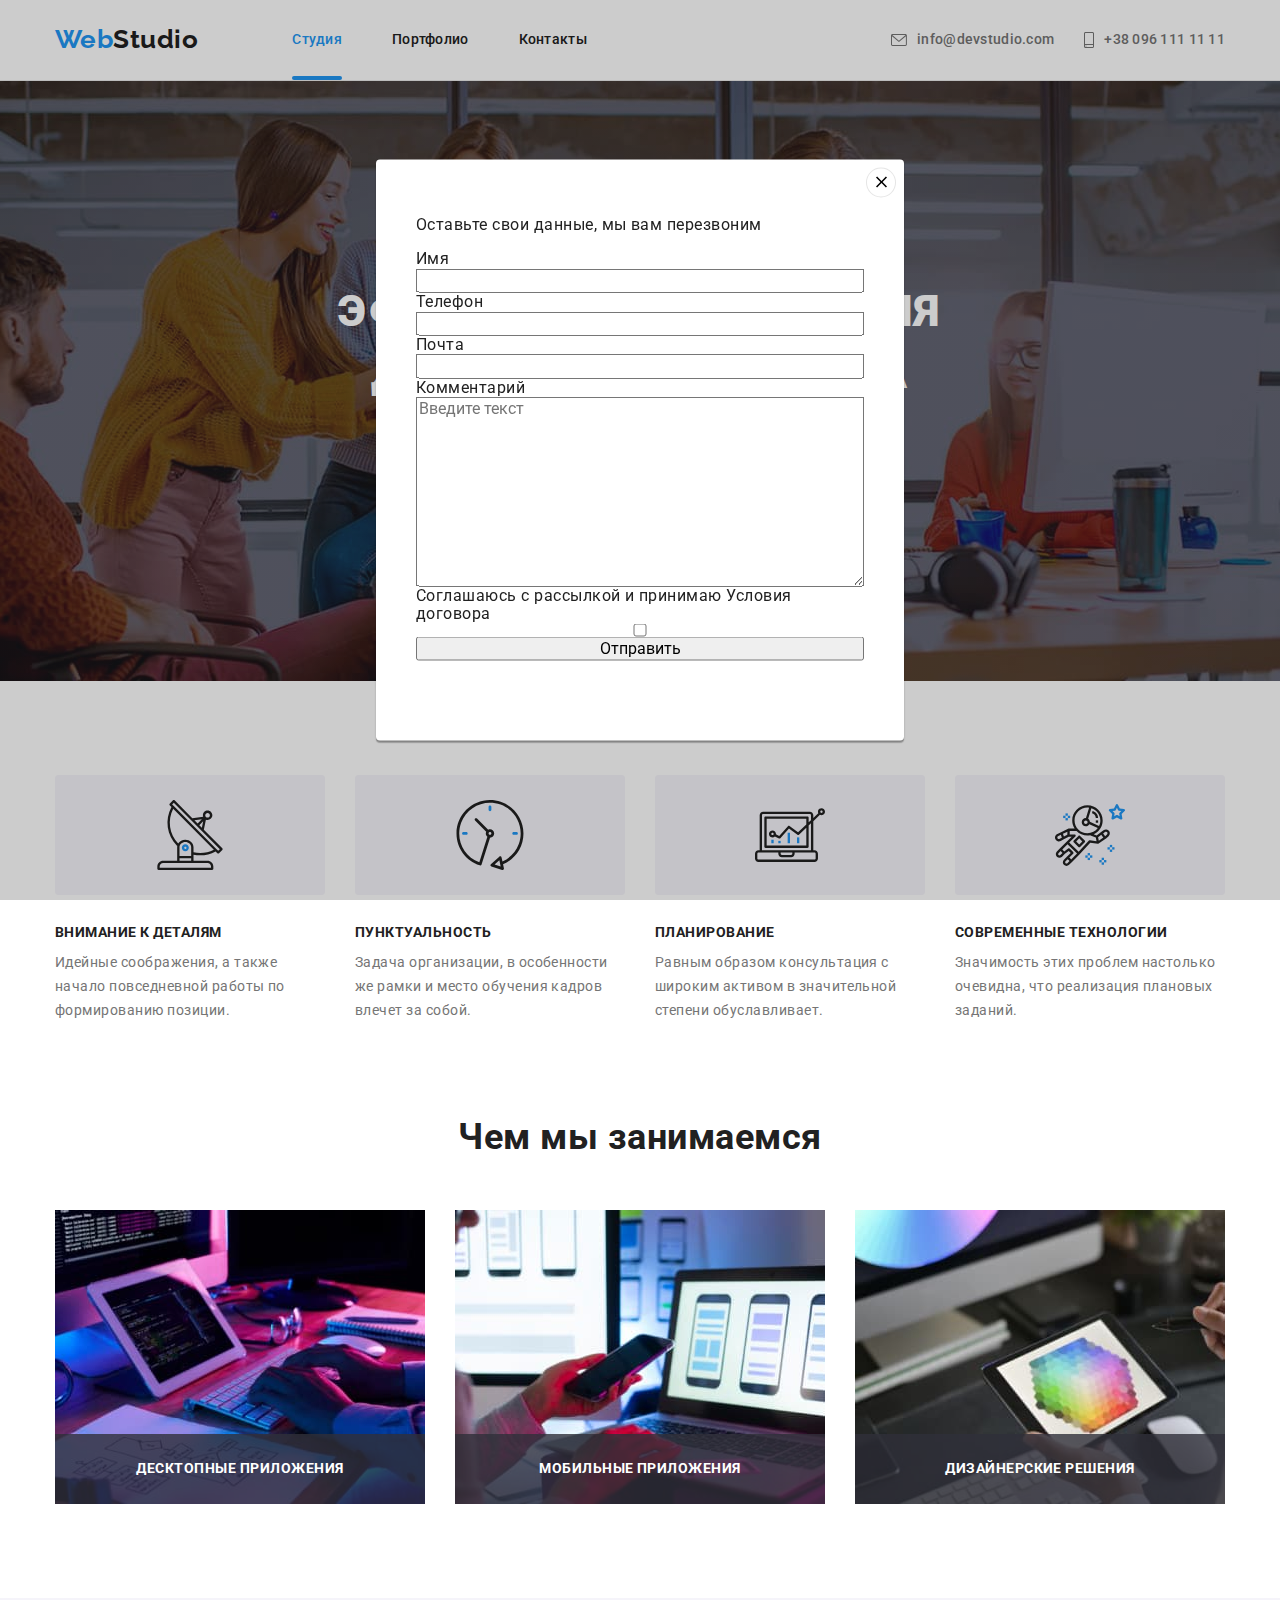
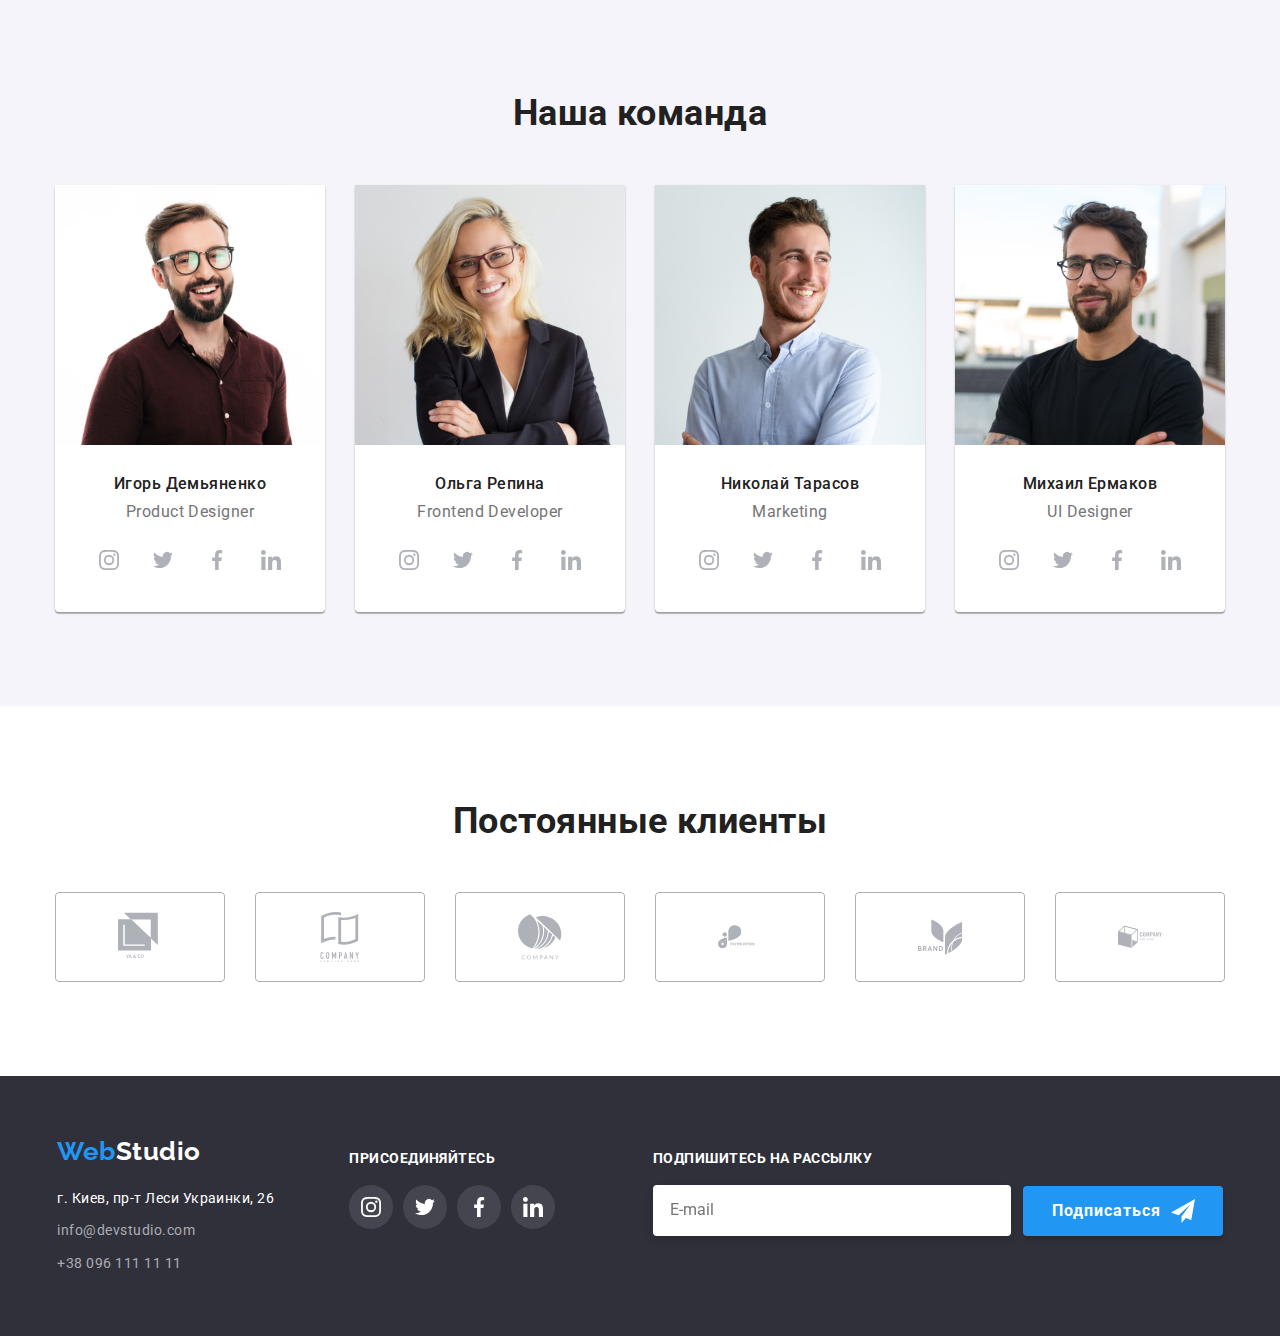
==== index.html @ 0f5f6a6c "work-21-10" ====
<!DOCTYPE html>
<html lang="ru">
  <head>
    <meta charset="UTF-8" />
    <meta name="viewport" content="width=device-width, initial-scale=1.0" />
    <title>WebStudio</title>
    <link
      href="https://fonts.googleapis.com/css2?family=Raleway:ital,wght@0,400;0,500;0,700;1,400;1,500;1,700&family=Roboto:ital,wght@0,400;0,500;0,700;0,900;1,400;1,500;1,700;1,900&display=swap"
      rel="stylesheet">
    <link rel="stylesheet" href="https://cdnjs.cloudflare.com/ajax/libs/modern-normalize/1.0.0/modern-normalize.min.css">
     <link rel="stylesheet" href="./css/styles.css" />
  </head>
  <body>
    <!-- header -->
    <header class="header">
      <div class="container">
        <a class="logo" href="./index.html">Web<span class="logo-text">Studio</span></a>
      <nav>
        <ul class="menu">
          <li class="menu-item">            
            <a class="link current" href="./index.html">Студия</a>
          </li>
          <li class="menu-item">
            <a class="link" href="./portfolio.html">Портфолио</a>
          </li>
          <li class="menu-item">
            <a class="link" href="#address">Контакты</a>
          </li>
        </ul>
      </nav>
      
      <ul class="contacts">
        <li class="contacts-item">
          <a class="address-link" href="mailto:info@devstudio.com"
            ><svg class="address-link-icon" width="16px" height="12px">
              <use href="./images/sprite.svg#icon-envelope"></use>
            </svg>
            info@devstudio.com</a
          >
        </li>
        <li class="contacts-item">
          <a class="address-link" href="tel:+380961111111"
            ><svg class="address-link-icon" width="10px" height="16px">
              <use href="./images/sprite.svg#icon-smartphone"></use>
            </svg>+38 096 111 11 11</a
          >
        </li>
      </ul>
    </div>
    </header>
    <main>
      <!-- hero -->
      <section class="hero">
        <div class="container align-center">
          <h1 class="title">Эффективные решения для вашего бизнеса</h1>
        <button class="button" type="button" data-modal-open>
          Заказать услугу
        </button>
        </div>
      </section>
      <!-- features-->
      <section class="features">
        <div class="container">
          <h2 hidden>Особенности</h2>
        <ul class="features-list">
          <li class="items">
            <h3 class="title">Внимание к деталям</h3>
            <p class="paragraph">
              Идейные соображения, а также начало повседневной работы по
              формированию позиции.
            </p>
          </li>
          <li class="items">
            <h3 class="title">Пунктуальность</h3>
            <p class="paragraph">
              Задача организации, в особенности же рамки и место обучения кадров
              влечет за собой.
            </p>
          </li>
          <li class="items">
            <h3 class="title">Планирование</h3>
            <p class="paragraph">
              Равным образом консультация с широким активом в значительной
              степени обуславливает.
            </p>
          </li>
          <li class="items">
            <h3 class="title">Современные технологии</h3>
            <p class="paragraph">
              Значимость этих проблем настолько очевидна, что реализация
              плановых заданий.
            </p>
          </li>
        </ul>
        </div>
      </section>
      <!-- wedo -->
      <section class="wedo">
        <div class="container">
          <h2 class="title">Чем мы занимаемся</h2>
        <ul class="list-margin">
          <li class="item-img">
            <img class="img-block"
              src="./images/we-do/we-do1.jpg"
              width="370"
              height="294"
              alt="разработка программного обеспечения"
            />
            <p class="wedo-content">Десктопные приложения</p>
          </li>
          <li class="item-img">
            <img class="img-block"
              src="./images/we-do/we-do2.jpg"
              width="370"
              height="294"
              alt="разработка мобильных приложений"
            />
            <p class="wedo-content">Мобильные приложения</p>
          </li>
          <li class="item-img">
            <img class="img-block"
              src="./images/we-do/we-do3.jpg"
              width="370"
              height="294"
              alt="разработка дизайна веб страниц"
            />
            <p class="wedo-content">Дизайнерские решения</p>
          </li>
        </ul>
        </div>
      </section>
      <!-- team -->
      <section class="team margin">
       <div class="container team-padding">
        <h2 class="title">Наша команда</h2>
        <ul class="team-list">
          <li class="list-description">
            <img class="img-block"
              src="./images/comand/productdesigner.jpg"
              width="270"
              height="260"
              alt="Игорь Демьяненко"
            />
            <h3 class="name">Игорь Демьяненко</h3>
            <p class="position">Product Designer</p>
            <ul class="team-networks">
              <li class="team-networks-list">
                <a href="https://www.instagram.com/?hl=ru" target="_blank" rel="noopener noreferer" class="team-networks-links"><svg  width="20px" height="20px">
                  <use href="./images/sprite.svg#icon-instagram"></use>
                </svg></a>                
              </li>
              <li class="team-networks-list">
                <a href="https://twitter.com/?lang=ru" target="_blank" rel="noopener noreferer" class="team-networks-links"><svg width="20px" height="20px">
                    <use href="./images/sprite.svg#icon-twitter"></use>
                  </svg></a>
              </li>
              <li class="team-networks-list">
                <a href="https://uk-ua.facebook.com/" target="_blank" rel="noopener noreferer" class="team-networks-links"><svg width="20px" height="20px">
                    <use href="./images/sprite.svg#icon-facebook"></use>
                  </svg></a>
              </li>
              <li class="team-networks-list">
                <a href="https://www.linkedin.com/" target="_blank" rel="noopener noreferer" class="team-networks-links"><svg width="20px" height="20px">
                    <use href="./images/sprite.svg#icon-linkedin"></use>
                  </svg></a>
              </li>
            </ul>
          </li>
          <li class="list-description">
            <img class="img-block"
              src="./images/comand/frontenddeveloper.jpg"
              width="270"
              height="260"
              alt="Ольга Репина"
            />
            <h3 class="name">Ольга Репина</h3>
            <p class="position">Frontend Developer</p>
            <ul class="team-networks">
              <li class="team-networks-list">
                <a href="https://www.instagram.com/?hl=ru" target="_blank" rel="noopener noreferer" class="team-networks-links"><svg
                    width="20px" height="20px">
                    <use href="./images/sprite.svg#icon-instagram"></use>
                  </svg></a>
              </li>
              <li class="team-networks-list">
                <a href="https://twitter.com/?lang=ru" target="_blank" rel="noopener noreferer" class="team-networks-links"><svg
                    width="20px" height="20px">
                    <use href="./images/sprite.svg#icon-twitter"></use>
                  </svg></a>
              </li>
              <li class="team-networks-list">
                <a href="https://uk-ua.facebook.com/" target="_blank" rel="noopener noreferer" class="team-networks-links"><svg
                    width="20px" height="20px">
                    <use href="./images/sprite.svg#icon-facebook"></use>
                  </svg></a>
              </li>
              <li class="team-networks-list">
                <a href="https://www.linkedin.com/" target="_blank" rel="noopener noreferer" class="team-networks-links"><svg
                    width="20px" height="20px">
                    <use href="./images/sprite.svg#icon-linkedin"></use>
                  </svg></a>
              </li>
            </ul>
          </li>
          <li class="list-description">
            <img class="img-block"
              src="./images/comand/marketing.jpg"
              width="270"
              height="260"
              alt="Николай Тарасов"
            />
            <h3 class="name">Николай Тарасов</h3>
            <p class="position">Marketing</p>
            <ul class="team-networks">
              <li class="team-networks-list">
                <a href="https://www.instagram.com/?hl=ru" target="_blank" rel="noopener noreferer" class="team-networks-links"><svg
                    width="20px" height="20px">
                    <use href="./images/sprite.svg#icon-instagram"></use>
                  </svg></a>
              </li>
              <li class="team-networks-list">
                <a href="https://twitter.com/?lang=ru" target="_blank" rel="noopener noreferer" class="team-networks-links"><svg
                    width="20px" height="20px">
                    <use href="./images/sprite.svg#icon-twitter"></use>
                  </svg></a>
              </li>
              <li class="team-networks-list">
                <a href="https://uk-ua.facebook.com/" target="_blank" rel="noopener noreferer" class="team-networks-links"><svg
                    width="20px" height="20px">
                    <use href="./images/sprite.svg#icon-facebook"></use>
                  </svg></a>
              </li>
              <li class="team-networks-list">
                <a href="https://www.linkedin.com/" target="_blank" rel="noopener noreferer" class="team-networks-links"><svg
                    width="20px" height="20px">
                    <use href="./images/sprite.svg#icon-linkedin"></use>
                  </svg></a>
              </li>
            </ul>
          </li>
          <li class="list-description">
            <img class="img-block"
              src="./images/comand/ui-designer.jpg"
              width="270"
              height="260"
              alt="Михаил Ермаков"
            />
            <h3 class="name">Михаил Ермаков</h3>
            <p class="position">UI Designer</p>
            <ul class="team-networks">
              <li class="team-networks-list">
                <a href="https://www.instagram.com/?hl=ru" target="_blank" rel="noopener noreferer" class="team-networks-links"><svg
                    width="20px" height="20px">
                    <use href="./images/sprite.svg#icon-instagram"></use>
                  </svg></a>
              </li>
              <li class="team-networks-list">
                <a href="https://twitter.com/?lang=ru" target="_blank" rel="noopener noreferer" class="team-networks-links"><svg
                    width="20px" height="20px">
                    <use href="./images/sprite.svg#icon-twitter"></use>
                  </svg></a>
              </li>
              <li class="team-networks-list">
                <a href="https://uk-ua.facebook.com/" target="_blank" rel="noopener noreferer" class="team-networks-links"><svg
                    width="20px" height="20px">
                    <use href="./images/sprite.svg#icon-facebook"></use>
                  </svg></a>
              </li>
              <li class="team-networks-list">
                <a href="https://www.linkedin.com/" target="_blank" rel="noopener noreferer" class="team-networks-links"><svg
                    width="20px" height="20px">
                    <use href="./images/sprite.svg#icon-linkedin"></use>
                  </svg></a>
              </li>
            </ul>
          </li>
        </ul>
       </div>
      </section>
      <section class="clients">
        <div class="container clients">
          <h2 class="title">Постоянные клиенты</h2>
          <ul class="clients-list">
            <li class="clients-item"><a href="" class="clients-links"><svg class="clients-icon" width="44px" height="50px">
              <use href="./images/sprite.svg#icon-company-one"></use>
            </svg></a></li>
            <li class="clients-item"><a href="" class="clients-links"><svg class="clients-icon" width="44px" height="50px">
              <use href="./images/sprite.svg#icon-company-two"></use>
            </svg></a></li>
            <li class="clients-item"><a href="" class="clients-links"><svg class="clients-icon" width="44px" height="50px">
              <use href="./images/sprite.svg#icon-company-three"></use>
            </svg></a></li>
            <li class="clients-item"><a href="" class="clients-links"><svg class="clients-icon" width="44px" height="50px">
              <use href="./images/sprite.svg#icon-company-four"></use>
            </svg></a></li>
            <li class="clients-item"><a href="" class="clients-links"><svg class="clients-icon" width="44px" height="50px">
              <use href="./images/sprite.svg#icon-company-five"></use>
            </svg></a></li>
            <li class="clients-item"><a href="" class="clients-links"><svg class="clients-icon" width="44px" height="50px">
              <use href="./images/sprite.svg#icon-company-six"></use>
            </svg></a></li>
          </ul>
        </div>  
      </section>
    </main>
    <!-- footer -->
    <footer class="footer">
      <div class="container footer-padding">
        <div>
          <a class="logo" href="./index.html">Web<span class="logo-text">Studio</span>
          </a>
          <address class="address" id="address">
            <a class="map" href="https://goo.gl/maps/mBAU42XWuLWp58m89" target="_blank" rel="noopener noreferer">г. Киев,
              пр-т
              Леси Украинки, 26</a>
            <a class="link" href="mailto:info@devstudio.com">info@devstudio.com</a>
            <a class="link" href="tel:+380961111111">+38 096 111 11 11</a>
          </address>
        </div>
        <div class="footer-join">
          <p class="footer-join-title">присоединяйтесь</p>
          <ul class="footer-networks">
            <li class="footer-networks-list">
              <a href="https://www.instagram.com/?hl=ru" target="_blank" rel="noopener noreferer"
                class="footer-networks-links"><svg width="20px" height="20px">
                  <use href="./images/sprite.svg#icon-instagram"></use>
                </svg></a>
            </li>
            <li class="team-networks-list">
              <a href="https://twitter.com/?lang=ru" target="_blank" rel="noopener noreferer"
                class="footer-networks-links"><svg width="20px" height="20px">
                  <use href="./images/sprite.svg#icon-twitter"></use>
                </svg></a>
            </li>
            <li class="team-networks-list">
              <a href="https://uk-ua.facebook.com/" target="_blank" rel="noopener noreferer"
                class="footer-networks-links"><svg width="20px" height="20px">
                  <use href="./images/sprite.svg#icon-facebook"></use>
                </svg></a>
            </li>
            <li class="team-networks-list">
              <a href="https://www.linkedin.com/" target="_blank" rel="noopener noreferer"
                class="footer-networks-links"><svg width="20px" height="20px">
                  <use href="./images/sprite.svg#icon-linkedin"></use>
                </svg></a>
            </li>
          </ul>
          
        </div>
        <div class="footer-form-container">
          <form class="footer-form">
            <div class="footer-mai-input">
              <label for="footer-mail">Подпишитесь на рассылку</label>
              <input type="text" name="footer-mail" id="footer-mail" placeholder="E-mail">
            </div>
            
            <button type="submit">Подписаться <svg class="footer-form-icon"
              width="24px" height="24px">
              <use href="./images/sprite.svg#icon-send"></use>
            </svg></button>
          </form>
        </div>
      </div>
    </footer>
    <!-- modal -->
    <div class="backdrop is-hidden" data-modal>
      <div class="modal">
        <button class="modal-button" type="button" data-modal-close><svg width="18px" height="18px">
          <use href="./images/sprite.svg#icon-close"></use>
        </svg></button>
        <div class="modal-content">
          <p>Оставьте свои данные, мы вам перезвоним</p>
          <label for="user-name">Имя</label>
          <input type="text" name="user-name" id="user-name">
          <label for="user-phone">Телефон</label>
          <input type="tel" name="user-phone" id="user-phone">
          <label for="user-mail">Почта</label>
          <input type="email" name="user-mail" id="user-mail">
          <label for="user-comments">Комментарий</label>
          <textarea name="user-comments" id="user-comments" rows="10" placeholder="Введите текст"></textarea>
          <label for="user-contract">Соглашаюсь с рассылкой и принимаю Условия договора</label>
          <input type="checkbox" name="user-contract" id="user-contract">
          <button type="submit">Отправить</button>
        </div>
      </div>
    </div>
    <!-- <script src="./js/modal.js"></script> -->
  </body>
</html>
---- css/styles.css ----
/* Основной текст  #212121; */
/* вторичный текст #757575; */
/* фон #FFFFFF; */
/* вторисный фон #F5F4FA; */
/* фон header,footer #2F303A; */
/* акцент #2196F3; */
:root {
  --primary-text-color: #212121;
  --secondary-text-color: #757575;
  --primary-bg: #ffffff;
  --secondary-bg: #f5f4fa;
  --heder-footer-bg: #2f303a;
  --accent-color: #2196f3;
}
body {
  color: var(--primary-text-color);
  background-color: var(--primary-bg);
  letter-spacing: 0.03em;
  font-family: Roboto, sans-serif;
}
ul {
  list-style-type: none;
  margin: 0px;
  padding-left: 0;
}
/* content container */
.container {
  width: 1200px;
  margin-left: auto;
  margin-right: auto;
  padding-left: 15px;
  padding-right: 15px;
  /* outline: red solid 1px; */
}
.container.align-center {
  text-align: center;
}
/* header */

.header > .container {
  display: flex;
  align-items: center;
}
.header .menu {
  display: flex;
}
.menu-item {
  position: relative;
}
.menu .menu-item:not(:last-child) {
  margin-right: 50px;
}
.header {
  border-bottom: 1px solid #ececec;
}
.header .logo {
  display: block;
  margin-right: 94px;

  color: var(--accent-color);
  font-family: Raleway, sans-serif;
  font-weight: 700;
  font-size: 26px;
  line-height: 1.2;
  text-decoration: none;
}
.logo > .logo-text {
  color: var(--primary-text-color);
}
.header .link {
  padding-top: 32px;
  padding-bottom: 32px;
  display: block;

  color: var(--primary-text-color);

  font-weight: 500;
  font-size: 14px;
  line-height: 1.14;
  letter-spacing: 0.02em;
  text-decoration: none;

  transition-property: color;
  transition-duration: 250ms;
  transition-timing-function: cubic-bezier(0.4, 0, 0.2, 1);
}
.header .link.current {
  position: relative;

  color: var(--accent-color);
}
.header .link.current::after {
  content: '';
  display: block;
  position: absolute;
  left: 0;
  bottom: 0;

  height: 4px;
  width: 100%;

  background-color: var(--accent-color);
  border-radius: 2px;
}
.header .link:hover,
.link:focus {
  color: var(--accent-color);
}
.header .contacts {
  display: flex;
  margin-left: auto;
  list-style-type: none;
}
.contacts .contacts-item:not(:last-child) {
  margin-right: 30px;
}
.header .address-link {
  display: flex;
  align-items: center;
  padding-top: 32px;
  padding-bottom: 32px;

  color: var(--secondary-text-color);
  fill: #757575;
  font-weight: 500;
  font-size: 14px;
  line-height: 1.14;
  letter-spacing: 0.02em;
  text-decoration: none;

  transition-property: color;
  transition-duration: 250ms;
  transition-timing-function: cubic-bezier(0.4, 0, 0.2, 1);
}
.address-link-icon {
  margin-right: 10px;
}
.header .address-link:hover,
.address-link:focus {
  color: var(--accent-color);
  fill: var(--accent-color);
}
/* hero */
.hero {
  height: 600px;
  max-width: 1600px;
  margin-left: auto;
  margin-right: auto;

  background-image: linear-gradient(
      rgba(47, 48, 58, 0.4),
      rgba(47, 48, 58, 0.4)
    ),
    url(../images/bg-Image.jpg);
  background-color: #c4c4c4;
  background-size: cover;
  background-repeat: no-repeat;
  background-position: center;
}
.hero > .container {
  padding-top: 200px;
  padding-bottom: 200px;
}
.hero .title {
  max-width: 700px;
  margin-top: 0;
  margin-right: auto;
  margin-left: auto;
  margin-bottom: 0;

  color: #ffffff;
  font-weight: 900;
  font-size: 44px;
  line-height: 1.4;
  text-align: center;
  letter-spacing: 0.06em;
  text-transform: uppercase;
}
/* button */
.hero .button {
  padding: 10px 32px;
  margin-top: 30px;

  background-color: var(--accent-color);

  color: #ffffff;
  font-weight: 700;
  font-size: 16px;
  line-height: 1.8;
  align-items: center;
  text-align: center;
  letter-spacing: 0.06em;

  box-shadow: 0px 4px 4px rgba(0, 0, 0, 0.15);
  border-radius: 4px;
  border: 0;

  transition-property: background-color;
  transition-duration: 250ms;
  transition-timing-function: cubic-bezier(0.4, 0, 0.2, 1);
}
.hero .button:hover,
.button:focus {
  background-color: #188ce8;
}
/* features */
.features .features-list {
  padding: 94px 0px;
  display: flex;
}
.features-list .items {
  /* width: 270px; */
  width: calc((100% - 90px) / 4);
}

.features-list .items:not(:last-child) {
  margin-right: 30px;
}
.features-list .items::before {
  display: block;
  content: '';
  height: 120px;

  background-color: var(--secondary-bg);
  background-repeat: no-repeat;
  background-position: center;
  border-radius: 4px;
}
.features-list .items:nth-child(1)::before {
  background-image: url(../images/icons/antenna.svg);
}
.features-list .items:nth-child(2)::before {
  background-image: url(../images/icons/clock.svg);
}
.features-list .items:nth-child(3)::before {
  background-image: url(../images/icons/diagram.svg);
}
.features-list .items:nth-child(4)::before {
  background-image: url(../images/icons/astronaut.svg);
}
.features .title {
  margin-top: 30px;
  margin-bottom: 0px;

  color: var(--primary-text-color);
  font-weight: 700;
  font-size: 14px;
  line-height: 1.14;
  text-transform: uppercase;
}
.features .paragraph {
  margin-top: 10px;
  margin-bottom: 0;

  color: var(--secondary-text-color);
  font-weight: 400;
  font-size: 14px;
  line-height: 1.7;
}

/* wedo */
.wedo .list-margin {
  margin-top: 50px;
  display: flex;
}
.list-margin .item-img {
  position: relative;
}
.list-margin .item-img:not(:last-child) {
  margin-right: 30px;
}
.wedo .title {
  margin-top: 0;
  margin-bottom: 0;

  color: var(--primary-text-color);
  font-weight: 700;
  font-size: 36px;
  line-height: 1.2;
  text-align: center;
}
.img-block {
  display: block;
}
.wedo .wedo-content {
  position: absolute;
  bottom: 0;
  margin-top: 0;
  margin-bottom: 0;
  padding-top: 27px;
  padding-bottom: 27px;

  width: 100%;

  font-weight: 700;
  font-size: 14px;
  line-height: 1.14;
  text-align: center;
  text-transform: uppercase;

  background-color: rgba(47, 48, 58, 0.8);
  color: #ffffff;
}
/* team */

.container.team-padding {
  padding-top: 94px;
  padding-bottom: 94px;
}
.team.margin {
  margin-top: 94px;
}
.team {
  background: var(--secondary-bg);
}
.team .team-list {
  margin-top: 50px;
  display: flex;
  justify-content: center;
}
.team-list > .list-description {
  padding-bottom: 30px;

  background: var(--primary-bg);
  box-shadow: 0px 1px 3px rgba(0, 0, 0, 0.12), 0px 1px 1px rgba(0, 0, 0, 0.14),
    0px 2px 1px rgba(0, 0, 0, 0.2);
  border-radius: 0px 0px 4px 4px;
}
.team-list .list-description:not(:last-child) {
  margin-right: 30px;
}
.team .title {
  margin-top: 0;
  margin-bottom: 0;
  color: var(--primary-text-color);
  font-weight: 700;
  font-size: 36px;
  line-height: 1.2;
  text-align: center;
}
.team .name {
  margin-top: 30px;
  margin-bottom: 0;

  color: var(--primary-text-color);
  font-weight: 500;
  font-size: 16px;
  line-height: 1.2x;
  text-align: center;
}
.team .position {
  margin-top: 10px;
  margin-bottom: 0;

  color: var(--secondary-text-color);
  font-weight: 400;
  font-size: 16px;
  line-height: 1.2x;
  text-align: center;
}
.team-networks {
  display: flex;
  justify-content: center;
  margin-top: 16px;
}
.team-networks .team-networks-links {
  padding: 12px;

  width: 44px;
  height: 44px;
  display: block;
  border-radius: 50%;

  fill: #afb1b8;

  transition-property: border-radius, background-color, fill;
  transition-duration: 250ms;
  transition-timing-function: cubic-bezier(0.4, 0, 0.2, 1);
}
.team-networks-list:not(:last-child) {
  margin-right: 10px;
}
.team-networks-links:hover,
.team-networks-links:focus {
  border-radius: 50%;
  background-color: var(--accent-color);
  fill: #ffffff;
}
/* clients */
.clients.container {
  padding-bottom: 94px;
}
.clients .title {
  margin-top: 94px;
  margin-bottom: 0;
  color: var(--primary-text-color);
  font-weight: 700;
  font-size: 36px;
  line-height: 1.167;
  text-align: center;
}
.clients .clients-list {
  display: flex;
  justify-content: center;
  margin-top: 50px;
}
.clients .clients-item:not(:last-child) {
  margin-right: 30px;
}
.clients .clients-links {
  display: flex;
  width: 170px;
  height: 90px;
  justify-content: center;
  align-items: center;

  fill: #afb1b8;
  border: 1px solid #afb1b8;
  border-radius: 4px;

  transition-property: border, fill;
  transition-duration: 250ms;
  transition-timing-function: cubic-bezier(0.4, 0, 0.2, 1);
}
.clients .clients-links:hover,
.clients .clients-links:focus {
  border: 1px solid var(--accent-color);
  fill: var(--accent-color);
}

/* footer */
.container.footer-padding {
  padding-top: 60px;
  padding-bottom: 60px;
  justify-content: space-around;
}
.footer {
  background-color: var(--heder-footer-bg);
}
.footer .logo {
  display: inline-block;
  font-family: Raleway, sans-serif;
  font-weight: 700;
  font-size: 26px;
  line-height: 1.2;
  color: var(--accent-color);
  text-decoration: none;
}
.footer .logo-text {
  color: #ffffff;
}
.footer .address {
  margin-top: 20px;

  font-style: normal;
}
.footer .map {
  color: #ffffff;
  font-weight: 400;
  font-size: 14px;
  line-height: 1.7;
  text-decoration: none;
}
.footer .link {
  display: block;
  margin-top: 9px;

  color: rgba(255, 255, 255, 0.6);
  font-weight: 400;
  font-size: 14px;
  line-height: 1.7;
  text-decoration: none;
}
.footer-join {
  margin-left: 70px;
  padding-top: 14px;
}
.footer-join-title {
  margin-top: 0;
  margin-bottom: 0;
  font-weight: 700;
  font-size: 14px;
  line-height: 1.142;
  text-transform: uppercase;

  color: #ffffff;
}
.container.footer-padding {
  display: flex;
}
.footer-networks {
  display: flex;
  margin-top: 20px;
}
.footer-networks .footer-networks-links {
  padding: 12px;

  width: 44px;
  height: 44px;
  display: block;
  border-radius: 50%;

  background-color: rgba(255, 255, 255, 0.1);
  fill: #ffffff;

  transition-property: border-radius, background-color, fill;
  transition-duration: 250ms;
  transition-timing-function: cubic-bezier(0.4, 0, 0.2, 1);
}
.footer-networks-list:not(:last-child) {
  margin-right: 10px;
}
.footer-networks-links:hover,
.footer-networks-links:focus {
  border-radius: 50%;
  background-color: var(--accent-color);
  fill: #ffffff;
}
/* footer-form */

.footer-form {
  display: flex;
  align-items: flex-end;
}
.footer-mai-input {
  display: flex;
  flex-direction: column;
}
.footer-mai-input label {
  font-weight: 700;
  font-size: 14px;
  line-height: 1.142;
  text-transform: uppercase;
  color: #ffffff;
}
.footer-mai-input input {
  margin-top: 20px;
  padding-top: 15px;
  left: 16px;
  padding-bottom: 15px;
  padding-left: 16px;

  width: 358px;

  border: 1px solid rgba(255, 255, 255, 0.3);
  filter: drop-shadow(0px 4px 4px rgba(0, 0, 0, 0.15));
  border-radius: 4px;
}
.footer-form-container {
  padding-top: 14px;
  margin-left: 93px;
}

.footer-form-container button {
  margin-left: 12px;
  padding-top: 10px;
  padding-right: 28px;
  padding-bottom: 10px;
  padding-left: 29px;

  display: flex;
  align-items: center;

  font-weight: 700;
  font-size: 16px;
  line-height: 1.875;
  letter-spacing: 0.06em;
  color: #ffffff;
  background-color: var(--accent-color);

  border: 0;
  box-shadow: 0px 4px 4px rgba(0, 0, 0, 0.15);
  border-radius: 4px;
}
.footer-form-icon {
  margin-left: 10px;
}

/* modal */
.backdrop {
  position: fixed;
  top: 0;
  left: 0;

  width: 100%;
  height: 100%;

  background: rgba(0, 0, 0, 0.2);

  transition-property: opacity;
  transition-duration: 250ms;
  transition-timing-function: cubic-bezier(0.4, 0, 0.2, 1);
}
/* .backdrop.is-hidden {
  opacity: 0;
  pointer-events: none;
} */
.modal {
  position: absolute;
  top: 50%;
  left: 50%;

  width: 528px;
  height: 581px;

  background: #ffffff;
  box-shadow: 0px 1px 3px rgba(0, 0, 0, 0.12), 0px 1px 1px rgba(0, 0, 0, 0.14),
    0px 2px 1px rgba(0, 0, 0, 0.2);
  border-radius: 4px;

  transform: translate(-50%, -50%) scale(1);
  transition: transform 250ms cubic-bezier(0.4, 0, 0.2, 1);
}
/* .backdrop.is-hidden .modal {
  transform: translate(-50%, -50%) scale(0);
} */
.modal .modal-button {
  position: absolute;
  right: 8px;
  top: 8px;
  padding: 5px;

  width: 30px;
  height: 30px;

  background-color: #fff;
  border: 1px solid rgba(0, 0, 0, 0.1);
  border-radius: 50%;
}
.modal-content {
  margin-top: 40px;
  margin-right: 40px;
  margin-bottom: 40px;
  margin-left: 40px;

  display: flex;
  flex-direction: column;
}

/* --page portfolio-- */
.portfolio .filter {
  display: flex;
  justify-content: center;
}
.portfolio .filter-items:not(:last-child) {
  margin-right: 8px;
}
.container.portfolio-padding {
  padding-top: 94px;
  padding-bottom: 94px;
}

.filter .link-filter {
  padding: 6px 22px;

  font-weight: 500;
  font-size: 16px;
  line-height: 1.6;
  text-align: center;

  color: var(--primary-text-color);
  background: #f5f4fa;
  border-radius: 4px;
  border: 0;

  transition-property: background-color, color, box-shadow;
  transition-duration: 250ms;
  transition-timing-function: cubic-bezier(0.4, 0, 0.2, 1);
}
.filter .link-filter:hover,
.link-filter:focus {
  background-color: var(--accent-color);
  color: #ffffff;
  box-shadow: 0px 3px 1px rgba(0, 0, 0, 0.1), 0px 1px 2px rgba(0, 0, 0, 0.08),
    0px 2px 2px rgba(0, 0, 0, 0.12);
}
.portfolio .content {
  margin-top: 50px;
  display: flex;
  flex-wrap: wrap;
}

.portfolio .content-items {
  width: calc((100% - 60px) / 3);
}
.portfolio .content-items:not(:nth-child(3n)) {
  margin-right: 30px;
}
.portfolio .content-items:not(:nth-child(-n + 3)) {
  margin-top: 30px;
}
.content .link {
  display: block;

  background: var(--primary-bg);
  border: 1px solid #eeeeee;
  text-decoration: none;
  padding-bottom: 20px;

  transition-property: box-shadow;
  transition-duration: 250ms;
  transition-timing-function: cubic-bezier(0.4, 0, 0.2, 1);
}
.content .link:hover,
.content .link:focus {
  box-shadow: 0px 1px 1px rgba(0, 0, 0, 0.12), 0px 4px 4px rgba(0, 0, 0, 0.06),
    1px 4px 6px rgba(0, 0, 0, 0.16);
}
.content .title {
  margin-top: 20px;
  margin-bottom: 0;
  padding-left: 24px;

  color: var(--primary-text-color);
  font-weight: 700;
  font-size: 18px;
  line-height: 2;
  letter-spacing: 0.06em;
}
.content .type {
  margin-top: 4px;
  margin-bottom: 0;
  padding-left: 24px;

  color: var(--secondary-text-color);
  font-weight: 400;
  font-size: 16px;
  line-height: 1.8;
}
.content-overlay {
  position: relative;
  display: flex;
  align-items: center;
  overflow: hidden;
}
.content-overlay::before {
  content: '';
  position: absolute;
  width: 100%;
  height: 100%;

  background: rgba(33, 150, 243, 0.9);
  opacity: 0;

  transition-property: opacity, transform;
  transition-duration: 250ms;
  transition-timing-function: cubic-bezier(0.4, 0, 0.2, 1);
  transform: translateY(100%);
}
.content .link:hover .content-overlay::before,
.content .link:focus .content-overlay::before {
  opacity: 1;
  transform: translateY(0);
}

.content-overlay > .description {
  position: absolute;
  margin-top: 0;
  margin-bottom: 0;
  padding-right: 24px;
  padding-left: 24px;

  font-size: 18px;
  line-height: 1.555;
  color: #ffffff;
  opacity: 0;

  transition-property: opacity, transform;
  transition-duration: 250ms;
  transition-timing-function: cubic-bezier(0.4, 0, 0.2, 1);
  transform: translateY(100%);
}

.content .link:hover .description,
.content .link:focus .description {
  opacity: 1;
  transform: translateY(0);
}
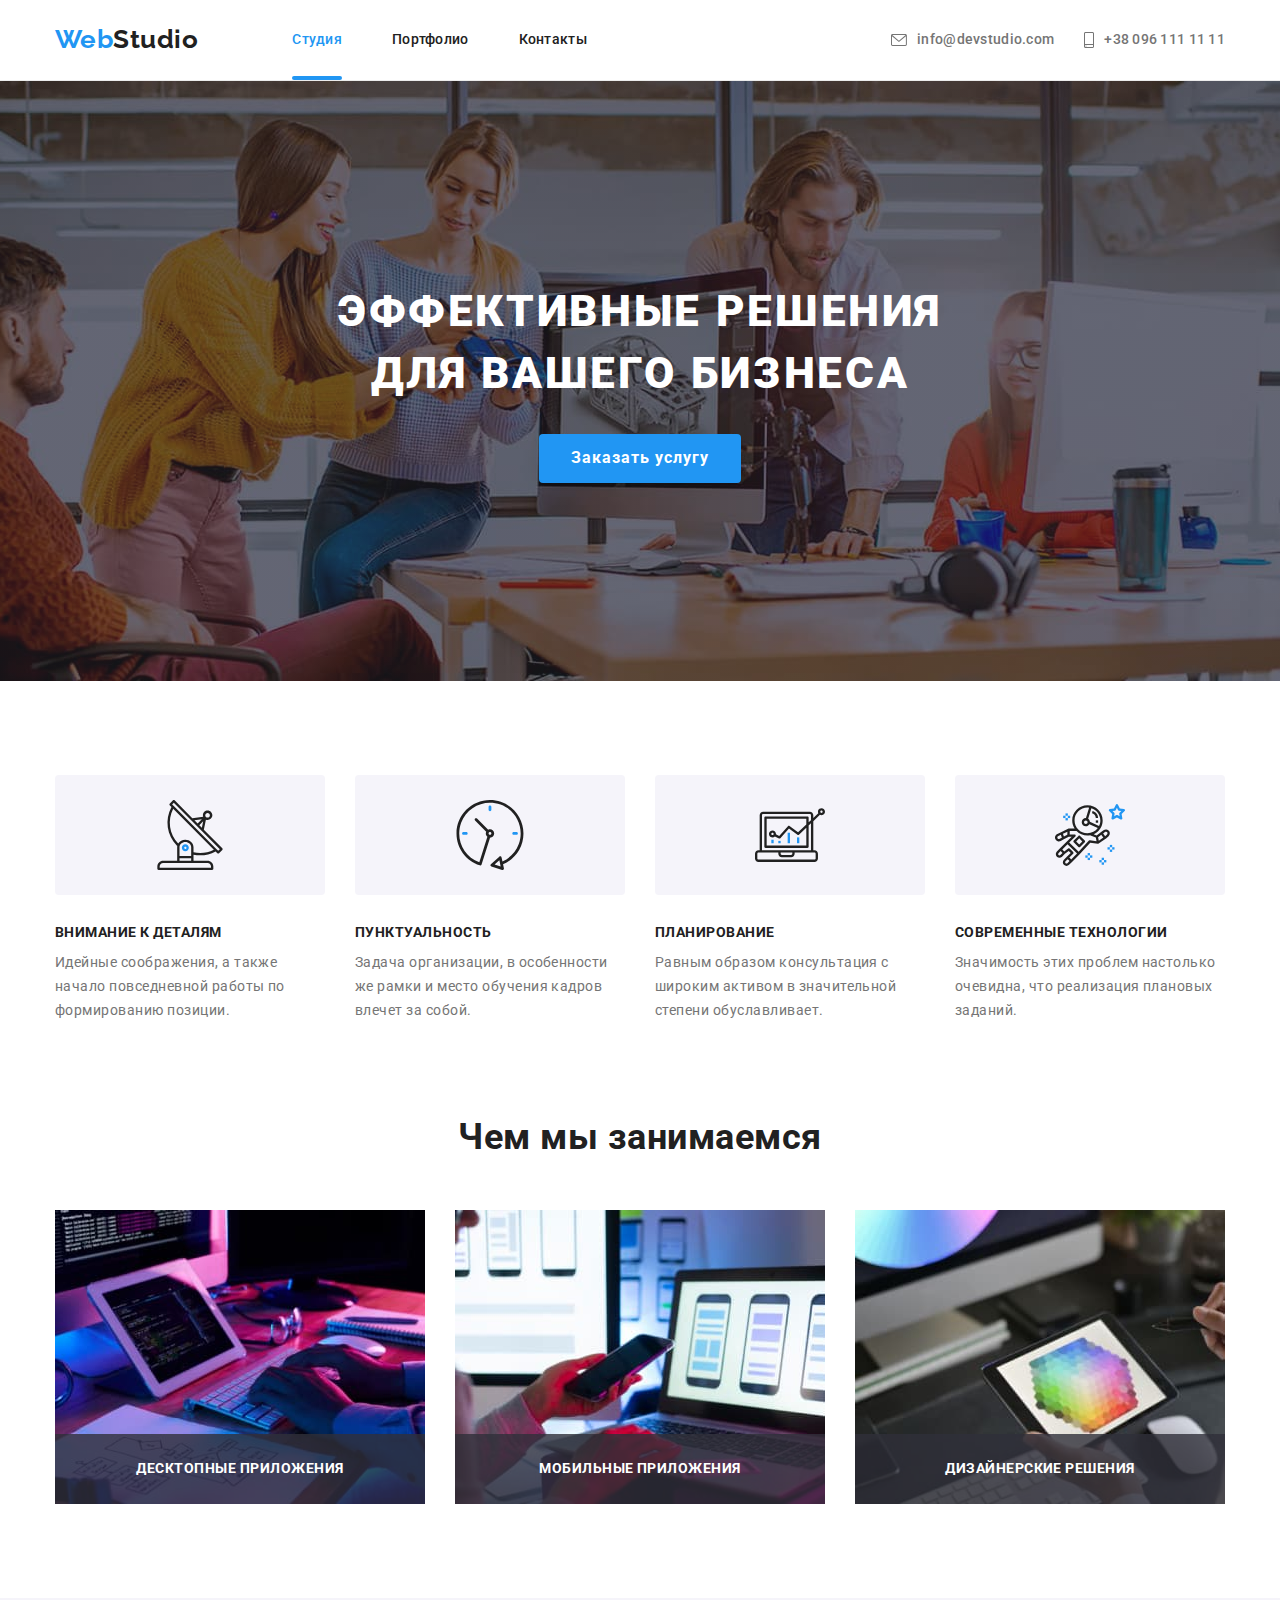
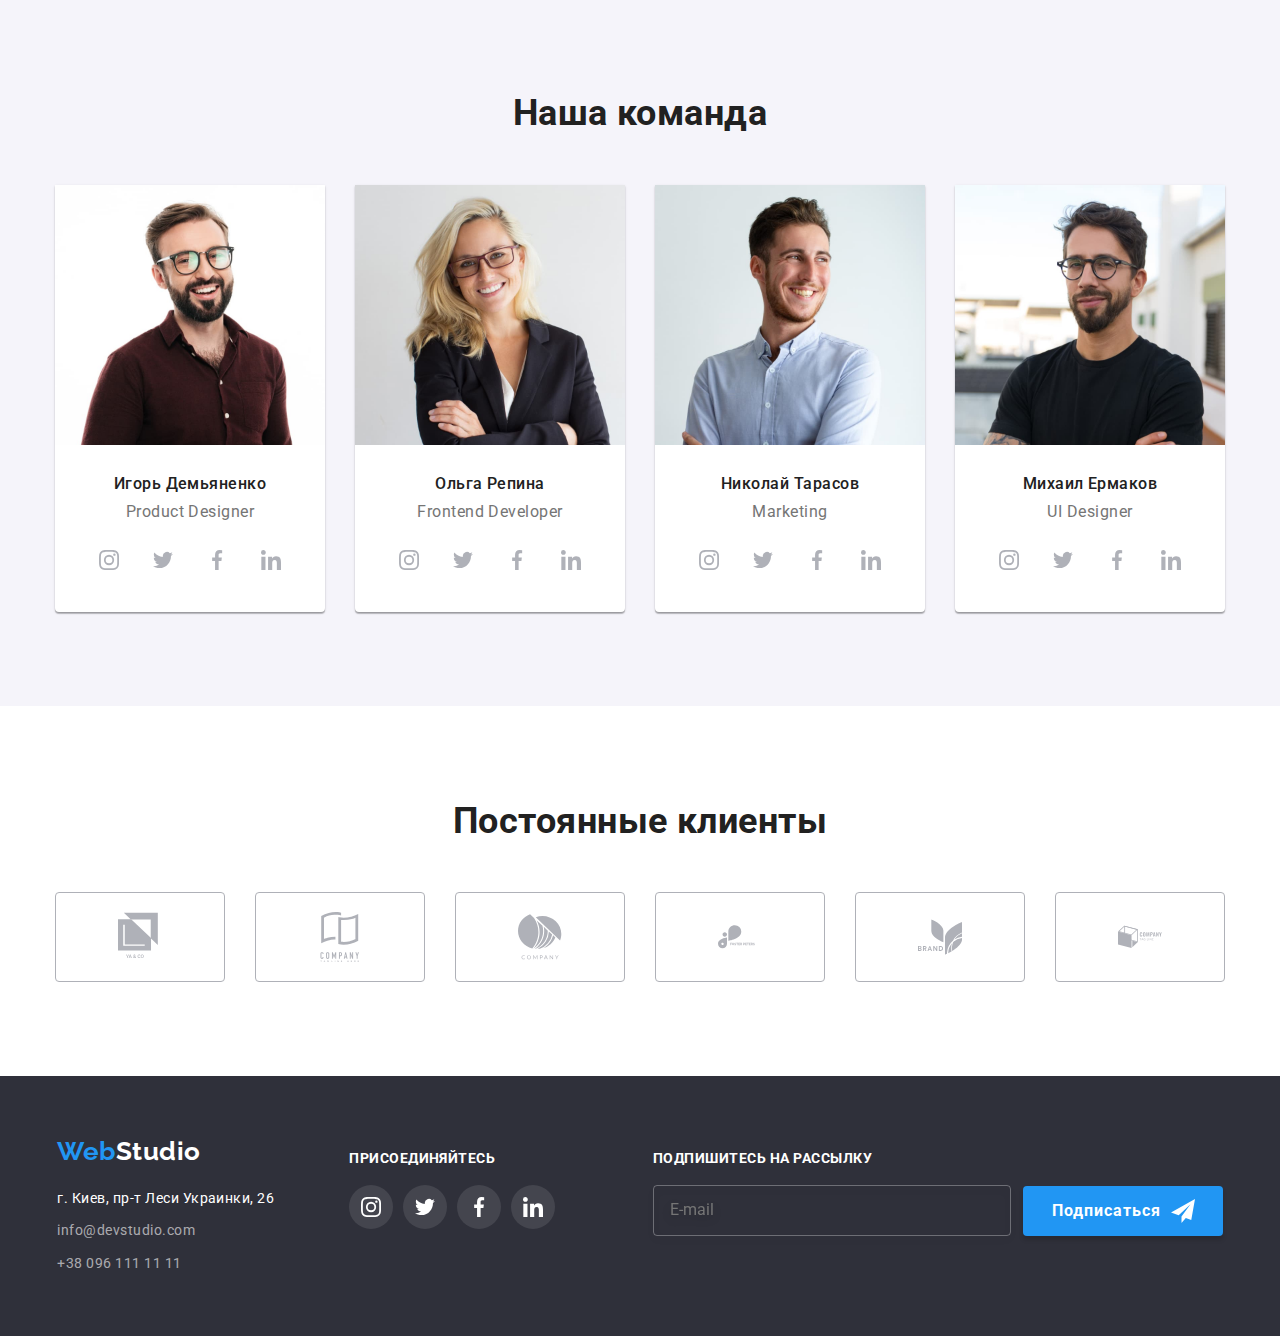
==== commit 424e143a: "home-22-10" ====
--- a/index.html
+++ b/index.html
@@ -369,21 +369,46 @@
           <use href="./images/sprite.svg#icon-close"></use>
         </svg></button>
         <div class="modal-content">
-          <p>Оставьте свои данные, мы вам перезвоним</p>
-          <label for="user-name">Имя</label>
-          <input type="text" name="user-name" id="user-name">
-          <label for="user-phone">Телефон</label>
-          <input type="tel" name="user-phone" id="user-phone">
-          <label for="user-mail">Почта</label>
-          <input type="email" name="user-mail" id="user-mail">
-          <label for="user-comments">Комментарий</label>
-          <textarea name="user-comments" id="user-comments" rows="10" placeholder="Введите текст"></textarea>
-          <label for="user-contract">Соглашаюсь с рассылкой и принимаю Условия договора</label>
-          <input type="checkbox" name="user-contract" id="user-contract">
-          <button type="submit">Отправить</button>
+          <p class="title">Оставьте свои данные, мы вам перезвоним</p>
+          <label class="modal-content-label">
+            Имя
+            <input class="modal-content-imput" type="text" name="user-name">
+            <svg class="modal-content-icon" width="18px" height="18px">
+              <use href="./images/sprite.svg#icon-person-black"></use>
+            </svg>
+          </label>
+           <label class="modal-content-label">
+              Телефон
+            <input class="modal-content-imput" type="tel" name="user-phone"> 
+            <svg class="modal-content-icon" width="18px" height="18px">
+              <use href="./images/sprite.svg#icon-phone-black"></use>
+            </svg>
+          </label>          
+          <label class="modal-content-label">
+            Почта
+            <input class="modal-content-imput" type="email" name="user-mail"> 
+            <svg class="modal-content-icon" width="18px" height="18px">
+              <use href="./images/sprite.svg#icon-email-black"></use>
+            </svg>
+          </label>          
+          <label class="modal-content-label">
+            Комментарий
+            <textarea class="modal-content-imput coments" name="user-comments" rows="10" placeholder="Введите текст"></textarea>
+            
+          </label>          
+          <label class="modal-content-check">
+            <input class="modal-input-check hidden" type="checkbox" name="user-contract" >
+            <a class="link" href="">Условия договора</a>Соглашаюсь с рассылкой и принимаю 
+            <div class="input-check-castom"><svg width="14px" height="13px">
+              <use href="./images/sprite.svg#icon-check"></use>
+            </svg>
+          </div>
+          </label>
+                    
+          <button class="modal-content-button" type="submit">Отправить</button>
         </div>
       </div>
     </div>
-    <!-- <script src="./js/modal.js"></script> -->
+    <script src="./js/modal.js"></script>
   </body>
 </html>
--- a/css/styles.css
+++ b/css/styles.css
@@ -23,6 +23,16 @@
   margin: 0px;
   padding-left: 0;
 }
+.hidden {
+  position: absolute;
+  width: 1px;
+  height: 1px;
+  margin: -1px;
+  border: 0;
+  padding: 0;
+  clip: rect(0 0 0 0);
+  overflow: hidden;
+}
 /* content container */
 .container {
   width: 1200px;
@@ -536,7 +546,7 @@
 .footer-mai-input input {
   margin-top: 20px;
   padding-top: 15px;
-  left: 16px;
+  padding-right: 16px;
   padding-bottom: 15px;
   padding-left: 16px;
 
@@ -545,6 +555,7 @@
   border: 1px solid rgba(255, 255, 255, 0.3);
   filter: drop-shadow(0px 4px 4px rgba(0, 0, 0, 0.15));
   border-radius: 4px;
+  background-color: transparent;
 }
 .footer-form-container {
   padding-top: 14px;
@@ -591,11 +602,12 @@
   transition-duration: 250ms;
   transition-timing-function: cubic-bezier(0.4, 0, 0.2, 1);
 }
-/* .backdrop.is-hidden {
+.backdrop.is-hidden {
   opacity: 0;
   pointer-events: none;
-} */
+}
 .modal {
+  padding: 40px;
   position: absolute;
   top: 50%;
   left: 50%;
@@ -611,9 +623,9 @@
   transform: translate(-50%, -50%) scale(1);
   transition: transform 250ms cubic-bezier(0.4, 0, 0.2, 1);
 }
-/* .backdrop.is-hidden .modal {
+.backdrop.is-hidden .modal {
   transform: translate(-50%, -50%) scale(0);
-} */
+}
 .modal .modal-button {
   position: absolute;
   right: 8px;
@@ -626,15 +638,153 @@
   background-color: #fff;
   border: 1px solid rgba(0, 0, 0, 0.1);
   border-radius: 50%;
+
+  transition-property: border;
+  transition-duration: 250ms;
+  transition-timing-function: cubic-bezier(0.4, 0, 0.2, 1);
+}
+.modal-button:hover,
+.modal-button:focus {
+  fill: var(--accent-color);
 }
 .modal-content {
-  margin-top: 40px;
-  margin-right: 40px;
-  margin-bottom: 40px;
-  margin-left: 40px;
-
   display: flex;
   flex-direction: column;
+  /* align-items: center; */
+}
+.modal-content .title {
+  margin-top: 0;
+  margin-bottom: 12px;
+
+  font-weight: 700;
+  font-size: 20px;
+  line-height: 1.15;
+  text-align: center;
+  color: var(--primary-text-color);
+}
+.modal-content-label {
+  position: relative;
+  display: block;
+
+  font-weight: 400;
+  font-size: 12px;
+  line-height: 1.166;
+  letter-spacing: 0.01em;
+  color: var(--secondary-text-color);
+}
+.modal-content-label:nth-child(n + 3) {
+  margin-top: 10px;
+}
+.modal-content-imput {
+  margin-top: 4px;
+  padding-top: 12px;
+  padding-right: 16px;
+  padding-bottom: 12px;
+  padding-left: 35px;
+
+  display: block;
+
+  border: 1px solid rgba(33, 33, 33, 0.2);
+  border-radius: 4px;
+
+  width: 100%;
+  resize: none;
+
+  transition-property: border;
+  transition-duration: 250ms;
+  transition-timing-function: cubic-bezier(0.4, 0, 0.2, 1);
+}
+
+.modal-content-imput:focus,
+.modal-content-imput:hover {
+  border: 1px solid var(--accent-color);
+}
+.modal-content-imput:focus ~ .modal-content-icon,
+.modal-content-imput:hover ~ .modal-content-icon {
+  fill: var(--accent-color);
+}
+.modal-content-imput.coments {
+  padding-left: 16px;
+
+  height: 120px;
+}
+.modal-content-icon {
+  position: absolute;
+  top: 50%;
+  left: 12px;
+
+  transition-property: fill;
+  transition-duration: 250ms;
+  transition-timing-function: cubic-bezier(0.4, 0, 0.2, 1);
+}
+.modal-content-check {
+  display: flex;
+  align-items: center;
+  flex-direction: row-reverse;
+
+  margin-top: 20px;
+  margin-right: auto;
+  margin-left: auto;
+
+  font-weight: 400;
+  font-size: 14px;
+  line-height: 1.714;
+  color: var(--secondary-text-color);
+}
+.input-check-castom {
+  margin-right: 7px;
+
+  width: 16px;
+  height: 15px;
+
+  border: 1px solid #212121;
+  border-radius: 4px;
+  fill: #ffffff;
+  background-color: #ffffff;
+
+  transition-property: background-color, border-color;
+  transition-duration: 250ms;
+  transition-timing-function: cubic-bezier(0.4, 0, 0.2, 1);
+}
+.input-check-castom svg {
+  display: block;
+}
+.modal-input-check:checked ~ .input-check-castom {
+  background-color: var(--accent-color);
+  border-color: var(--accent-color);
+}
+.modal-content-check .link {
+  margin-left: 4px;
+  color: var(--accent-color);
+}
+.modal-content-button {
+  margin-top: 30px;
+  margin-right: auto;
+  margin-left: auto;
+  padding-top: 10px;
+  padding-right: 55px;
+  padding-bottom: 10px;
+  padding-left: 56px;
+
+  font-weight: 700;
+  font-size: 16px;
+  line-height: 1.875;
+  letter-spacing: 0.06em;
+  color: #ffffff;
+  background-color: #2196f3;
+  box-shadow: 0px 4px 4px rgba(0, 0, 0, 0.15);
+  border-radius: 4px;
+  border: 0;
+
+  transition-property: background-color;
+  transition-duration: 250ms;
+  transition-timing-function: cubic-bezier(0.4, 0, 0.2, 1);
+}
+.modal-content-button:hover,
+.modal-content-button:focus {
+  background: #188ce8;
+  box-shadow: 0px 4px 4px rgba(0, 0, 0, 0.15);
+  border-radius: 4px;
 }
 
 /* --page portfolio-- */
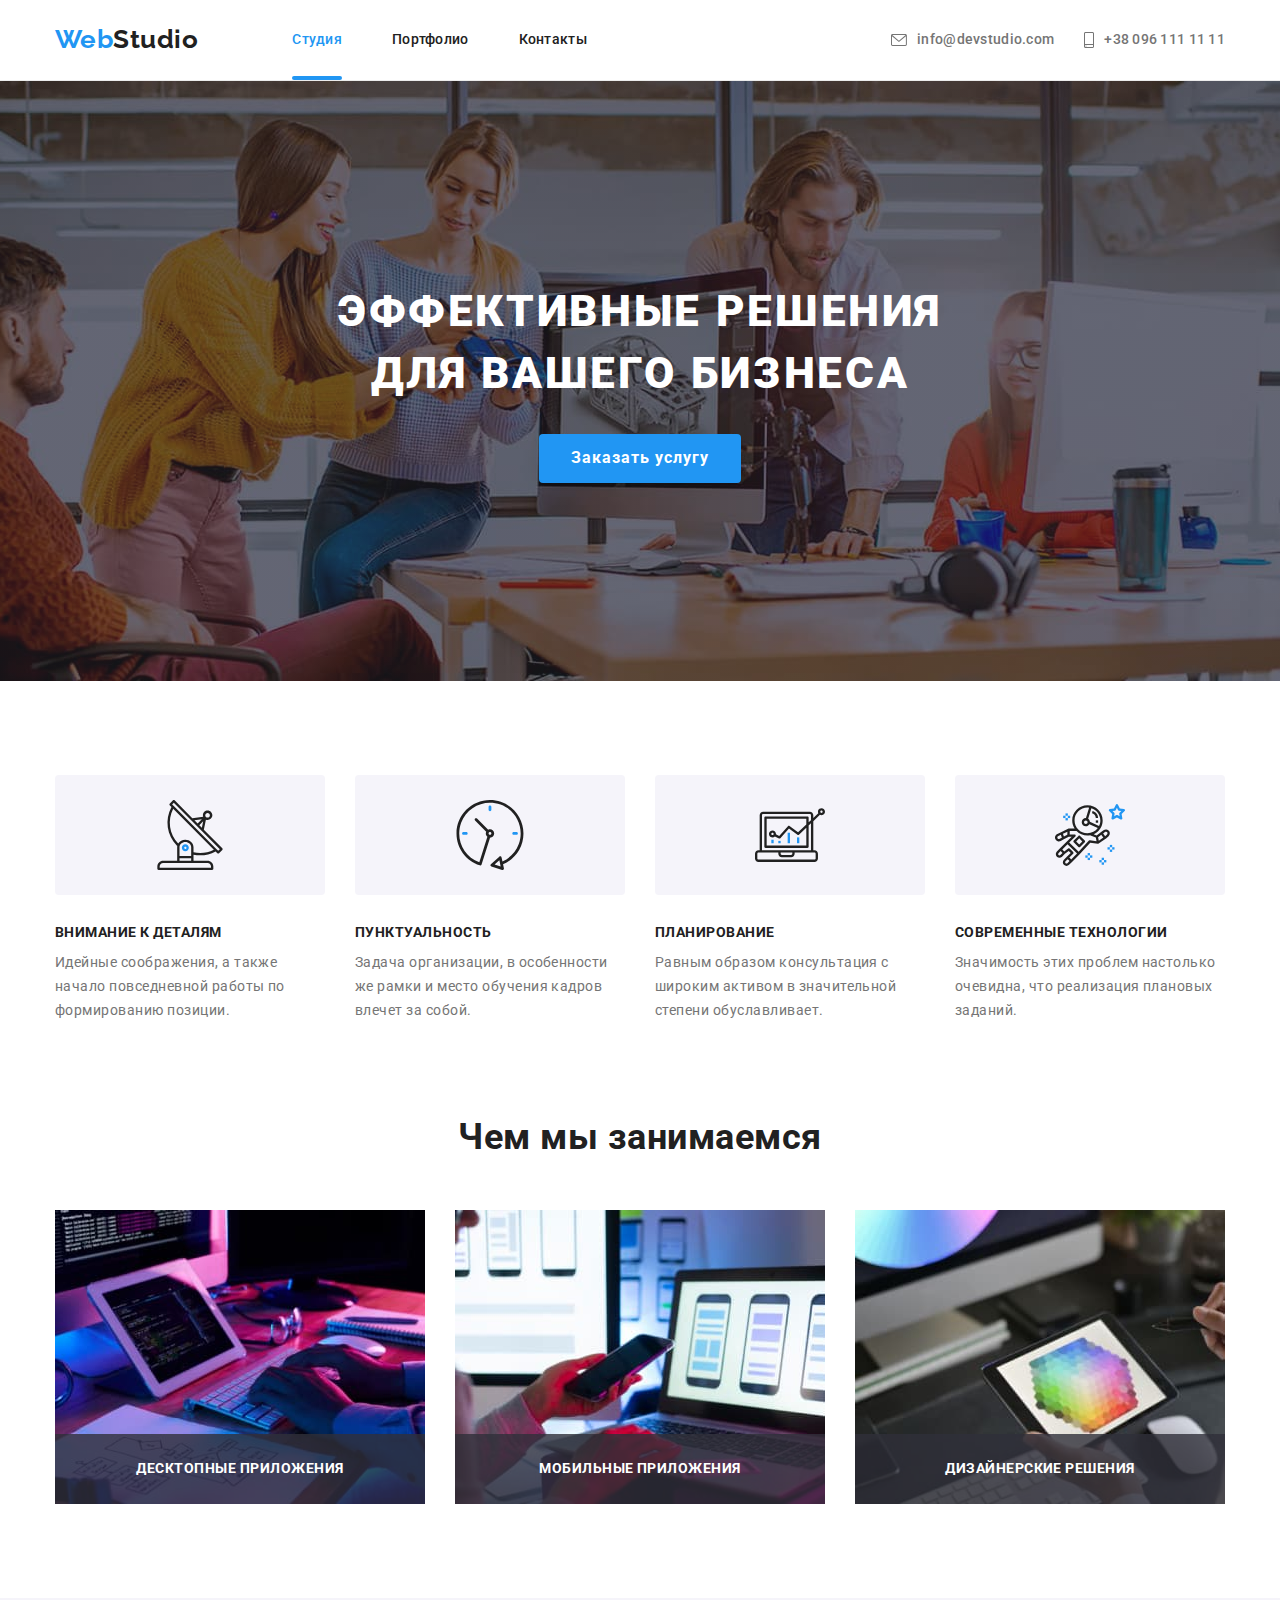
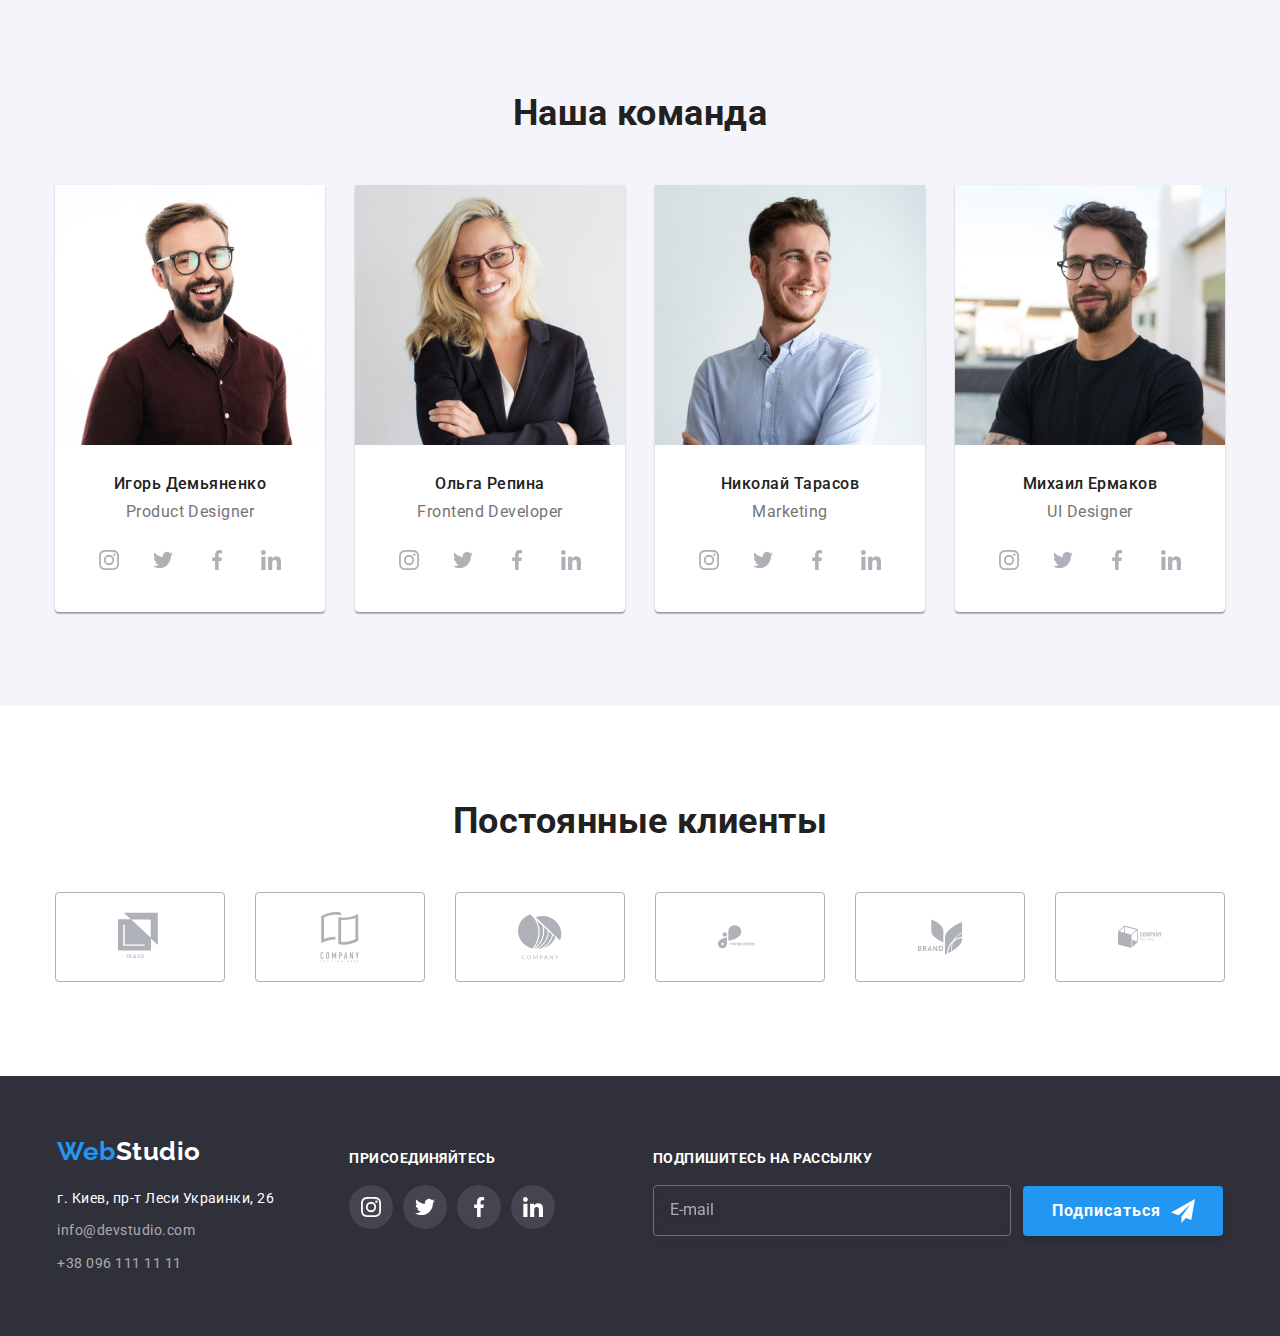
==== commit 1a73a99c: "homw-22-10-fix" ====
--- a/index.html
+++ b/index.html
@@ -351,7 +351,7 @@
           <form class="footer-form">
             <div class="footer-mai-input">
               <label for="footer-mail">Подпишитесь на рассылку</label>
-              <input type="text" name="footer-mail" id="footer-mail" placeholder="E-mail">
+              <input class="helper" type="text" name="footer-mail" id="footer-mail" placeholder="E-mail">
             </div>
             
             <button type="submit">Подписаться <svg class="footer-form-icon"
--- a/css/styles.css
+++ b/css/styles.css
@@ -536,6 +536,9 @@
   display: flex;
   flex-direction: column;
 }
+.footer-mai-input .helper::placeholder {
+  color: rgba(255, 255, 255, 0.6);
+}
 .footer-mai-input label {
   font-weight: 700;
   font-size: 14px;
@@ -707,6 +710,9 @@
   padding-left: 16px;
 
   height: 120px;
+}
+.modal-content-imput.coments::placeholder {
+  color: rgba(117, 117, 117, 0.5);
 }
 .modal-content-icon {
   position: absolute;
